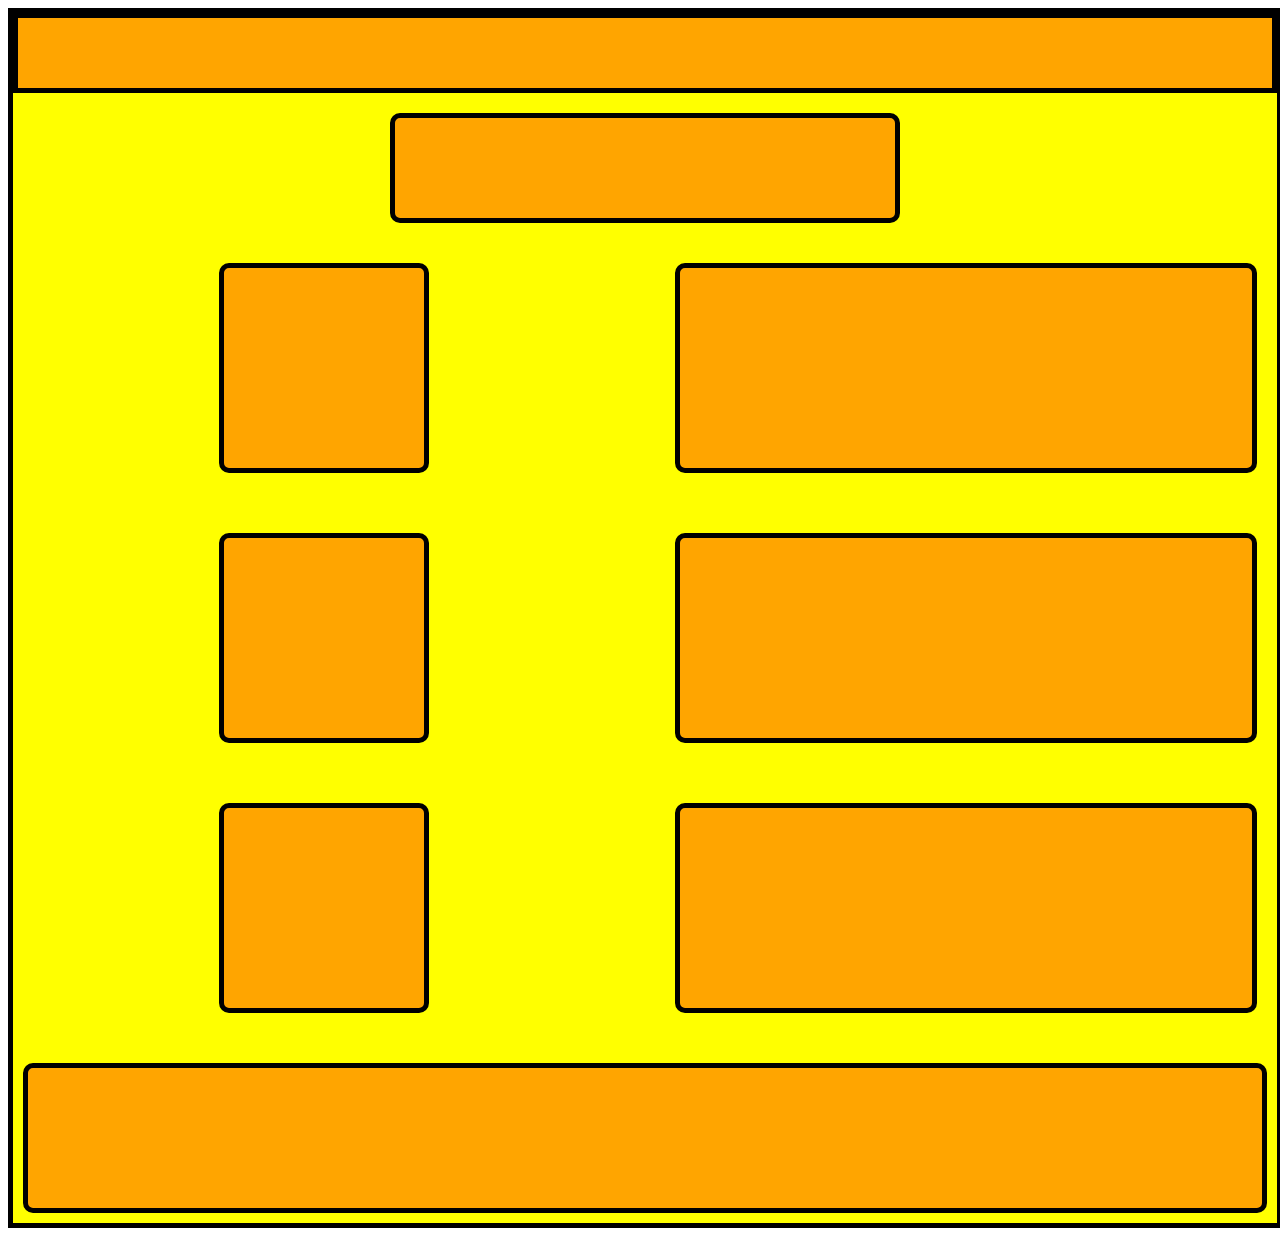
==== card.html @ 6ef1208a "I started working on my card page by making a grid layout." ====
<!DOCTYPE html>
<html lang="en">

<head>
    <meta charset="UTF-8">
    <meta name="viewport" content="width=device-width, initial-scale=1.0">
    <title>TechTrek</title>
    <link rel="stylesheet" type="text/css" href="card.css" />

</head>

<body>

    <div class="grid-container">

        <header class="navbar">


        </header>

        <section class="title">

        </section>

        <section class="card1">

        </section>

        <article class="employee1">

        </article>

        <section class="card2">

        </section>

        <article class="employee2">

        </article>

        <section class="card3">

        </section>

        <article class="employee3">

        </article>

        <footer class="contact-info">

        </footer>

    </div>

</body>

</html>
---- card.css ----
.grid-container {
    display: grid;
    background-color: yellow;
    border: 5px solid black;
    grid-template-columns: 1fr 1fr;
    grid-template-rows: 50px 300px repeat (2 2fr) 100px;
    gap: 20px;
    width: 100%;
    height: auto;
}

/* T H E   C H I L D R E N */
.navbar {
    grid-column: 1/3;
    /*the whole row, the whole ting */
    height: 50px;
    /* Styling the navbar */
    display: flex;
    justify-content: space-between;
    align-items: center;
    padding: 10px 20px;
    background-color: orange;
    color: white;
    border: 5px solid black;
}

.title {
    grid-column: 1/3;
    /* aspect-ratio: 1920/800; */
    border-radius: 10px;
    width: 500px;
    height: 100px;
    justify-self: center;
    background-color: orange;
    border: 5px solid black;
}

.card1 {
    grid-column: 1;
    /*Left column*/
    border-radius: 10px;
    height: 200px;
    width: 200px;
    justify-self: center;
    margin: 20px;
    background-color: orange;
    border: 5px solid black;
}

.employee1 {
    grid-column: 2;
    /*Right column*/
    border-radius: 10px;
    height: 200px;
    margin: 20px;
    background-color: orange;
    border: 5px solid black;

}

.card2 {
    grid-column: 1;
    /*Left column*/
    border-radius: 10px;
    height: 200px;
    width: 200px;
    justify-self: center;
    margin: 20px;
    background-color: orange;
    border: 5px solid black;
}

.employee2 {
    grid-column: 2;
    /*Right column*/
    border-radius: 10px;
    height: 200px;
    margin: 20px;
    background-color: orange;
    border: 5px solid black;
}

.card3 {
    grid-column: 1;
    /*Left column*/
    border-radius: 10px;
    height: 200px;
    width: 200px;
    justify-self: center;
    margin: 20px;
    background-color: orange;
    border: 5px solid black;
}

.employee3 {
    grid-column: 2;
    /*Right column*/
    border-radius: 10px;
    height: 200px;
    margin: 20px;
    background-color: orange;
    border: 5px solid black;

}

.contact-info {
    grid-column: 1/3;
    /*Full width*/
    display: flex;
    justify-content: space-between;
    align-items: flex-start;
    border-radius: 10px;
    height: 100px;
    margin: 10px;
    padding: 20px;
    background-color: orange;
    border: 5px solid black;
}
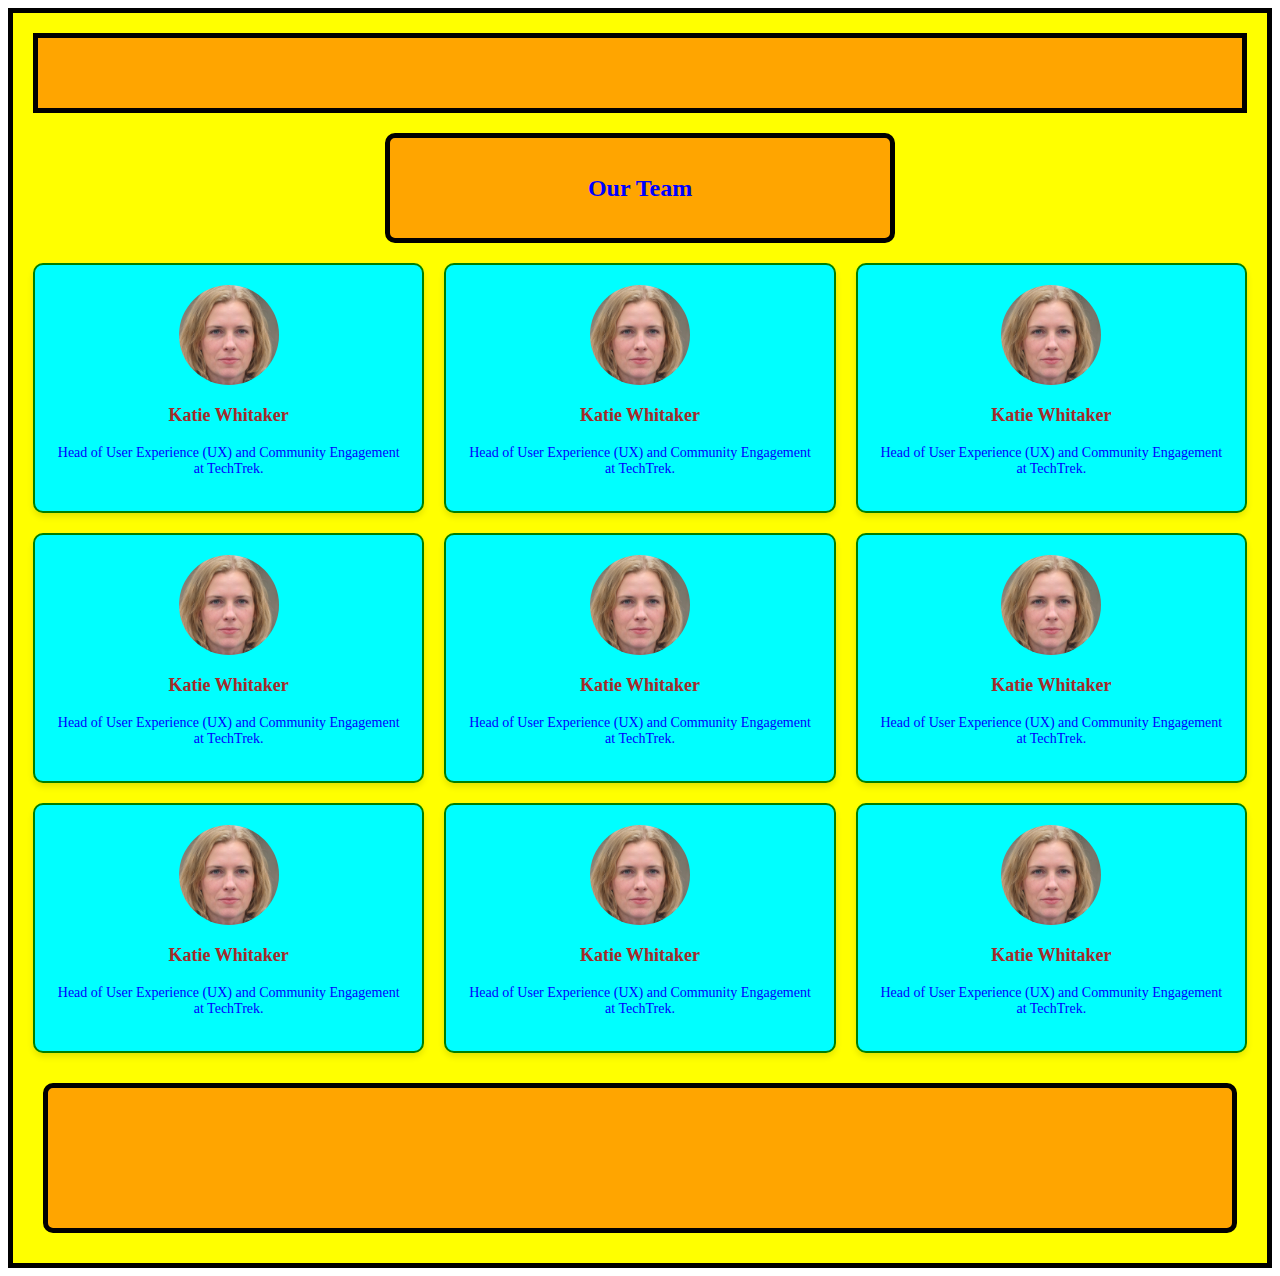
==== commit 8a672e74: "I changed my layout and added more cards to fit more employees." ====
--- a/card.html
+++ b/card.html
@@ -19,32 +19,66 @@
         </header>
 
         <section class="title">
-
+            <h3>Our Team</h3>
         </section>
 
-        <section class="card1">
-
+        <section class=" card Card1">
+            <img src="/media/Employee1.jpeg" alt="Picture of Employee 1">
+            <h3>Katie Whitaker</h3>
+            <p>Head of User Experience (UX) and Community Engagement at TechTrek.</p>
         </section>
 
-        <article class="employee1">
 
-        </article>
-
-        <section class="card2">
-
+        <section class="card Card2">
+            <img src="/media/Employee1.jpeg" alt="Picture of Employee 1">
+            <h3>Katie Whitaker</h3>
+            <p>Head of User Experience (UX) and Community Engagement at TechTrek.</p>
         </section>
 
-        <article class="employee2">
 
-        </article>
-
-        <section class="card3">
-
+        <section class="card Card3">
+            <img src="/media/Employee1.jpeg" alt="Picture of Employee 1">
+            <h3>Katie Whitaker</h3>
+            <p>Head of User Experience (UX) and Community Engagement at TechTrek.</p>
         </section>
 
-        <article class="employee3">
+        <section class="card Card4">
+            <img src="/media/Employee1.jpeg" alt="Picture of Employee 1">
+            <h3>Katie Whitaker</h3>
+            <p>Head of User Experience (UX) and Community Engagement at TechTrek.</p>
+        </section>
 
-        </article>
+        <section class="card Card5">
+            <img src="/media/Employee1.jpeg" alt="Picture of Employee 1">
+            <h3>Katie Whitaker</h3>
+            <p>Head of User Experience (UX) and Community Engagement at TechTrek.</p>
+        </section>
+
+        <section class="card Card6">
+            <img src="/media/Employee1.jpeg" alt="Picture of Employee 1">
+            <h3>Katie Whitaker</h3>
+            <p>Head of User Experience (UX) and Community Engagement at TechTrek.</p>
+        </section>
+
+        <section class="card Card7">
+            <img src="/media/Employee1.jpeg" alt="Picture of Employee 1">
+            <h3>Katie Whitaker</h3>
+            <p>Head of User Experience (UX) and Community Engagement at TechTrek.</p>
+        </section>
+
+        <section class="card Card8">
+            <img src="/media/Employee1.jpeg" alt="Picture of Employee 1">
+            <h3>Katie Whitaker</h3>
+            <p>Head of User Experience (UX) and Community Engagement at TechTrek.</p>
+        </section>
+
+        <section class="card Card9">
+            <img src="/media/Employee1.jpeg" alt="Picture of Employee 1">
+            <h3>Katie Whitaker</h3>
+            <p>Head of User Experience (UX) and Community Engagement at TechTrek.</p>
+        </section>
+
+
 
         <footer class="contact-info">
 
--- a/card.css
+++ b/card.css
@@ -2,16 +2,17 @@
     display: grid;
     background-color: yellow;
     border: 5px solid black;
-    grid-template-columns: 1fr 1fr;
-    grid-template-rows: 50px 300px repeat (2 2fr) 100px;
+    grid-template-columns: repeat(3, 1fr);
+    /* grid-template-rows: 50px 300px repeat (2 2fr) 100px; */
     gap: 20px;
-    width: 100%;
-    height: auto;
+    padding: 20px;
+    /* width: 100%; */
+    /* height: auto; */
 }
 
 /* T H E   C H I L D R E N */
 .navbar {
-    grid-column: 1/3;
+    grid-column: 1/-1;
     /*the whole row, the whole ting */
     height: 50px;
     /* Styling the navbar */
@@ -25,8 +26,12 @@
 }
 
 .title {
-    grid-column: 1/3;
+    grid-column: 1/-1;
     /* aspect-ratio: 1920/800; */
+    display: flex;
+    justify-content: center;
+    align-items: center;
+    text-align: center;
     border-radius: 10px;
     width: 500px;
     height: 100px;
@@ -35,76 +40,45 @@
     border: 5px solid black;
 }
 
-.card1 {
-    grid-column: 1;
-    /*Left column*/
-    border-radius: 10px;
-    height: 200px;
-    width: 200px;
-    justify-self: center;
-    margin: 20px;
-    background-color: orange;
-    border: 5px solid black;
+.title h3 {
+    margin: 0;
+    font-size: 24px;
+    color: blue;
 }
 
-.employee1 {
-    grid-column: 2;
-    /*Right column*/
+
+.card {
+    display: flex;
+    flex-direction: column;
+    align-items: center;
+    text-align: center;
+    padding: 20px;
+    background-color: aqua;
+    border: 2px solid green;
     border-radius: 10px;
-    height: 200px;
-    margin: 20px;
-    background-color: orange;
-    border: 5px solid black;
-
+    box-shadow: 0 4px 6px rgba(0, 0, 0, 0.1);
 }
 
-.card2 {
-    grid-column: 1;
-    /*Left column*/
-    border-radius: 10px;
-    height: 200px;
-    width: 200px;
-    justify-self: center;
-    margin: 20px;
-    background-color: orange;
-    border: 5px solid black;
+.card img {
+    width: 100px;
+    height: 100px;
+    border-radius: 50%;
+    margin-bottom: 10px;
 }
 
-.employee2 {
-    grid-column: 2;
-    /*Right column*/
-    border-radius: 10px;
-    height: 200px;
-    margin: 20px;
-    background-color: orange;
-    border: 5px solid black;
+.card h3 {
+    margin: 10px 0 5px;
+    font-size: 18px;
+    color: brown;
 }
 
-.card3 {
-    grid-column: 1;
-    /*Left column*/
-    border-radius: 10px;
-    height: 200px;
-    width: 200px;
-    justify-self: center;
-    margin: 20px;
-    background-color: orange;
-    border: 5px solid black;
-}
-
-.employee3 {
-    grid-column: 2;
-    /*Right column*/
-    border-radius: 10px;
-    height: 200px;
-    margin: 20px;
-    background-color: orange;
-    border: 5px solid black;
-
+.card p {
+    font-size: 14px;
+    color: blue;
 }
 
 .contact-info {
-    grid-column: 1/3;
+    grid-column: 1/-1;
     /*Full width*/
     display: flex;
     justify-content: space-between;
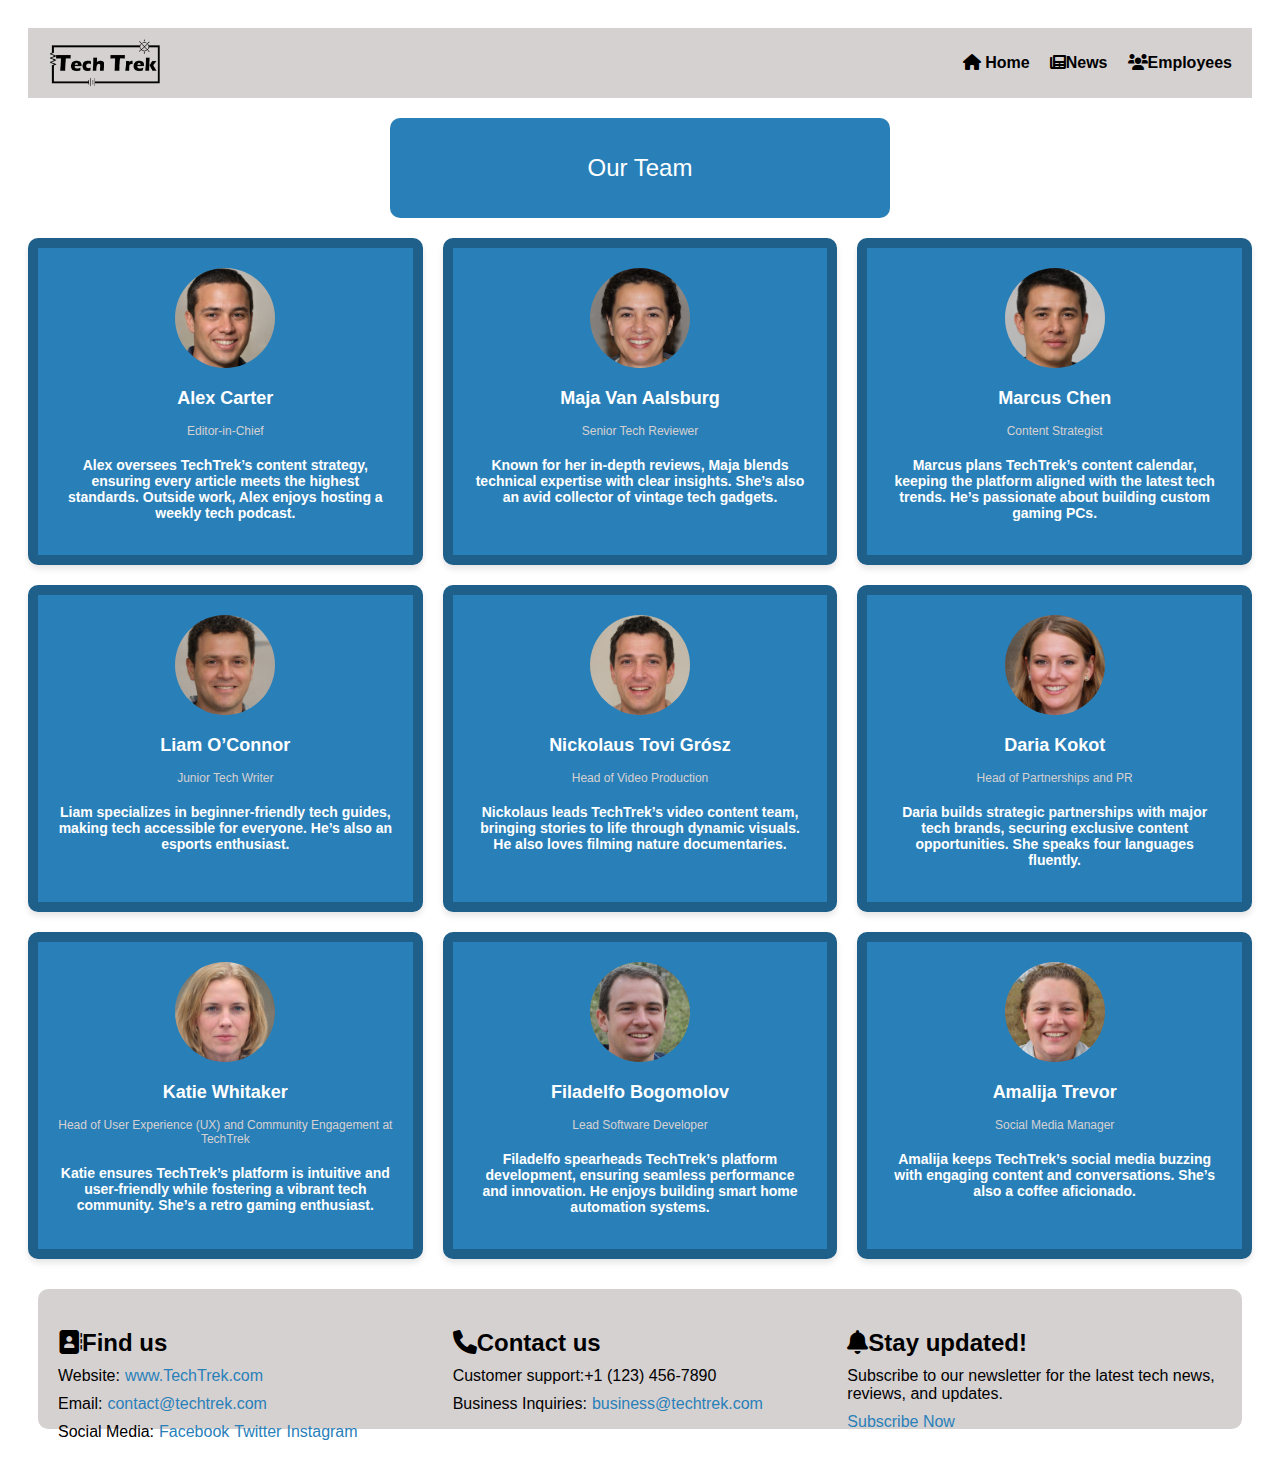
==== commit 9ac6c55e: "I added pictures and descriptions of the employees. I also made a seperate folder for the pictures t" ====
--- a/card.html
+++ b/card.html
@@ -6,6 +6,7 @@
     <meta name="viewport" content="width=device-width, initial-scale=1.0">
     <title>TechTrek</title>
     <link rel="stylesheet" type="text/css" href="card.css" />
+    <link href="https://cdnjs.cloudflare.com/ajax/libs/font-awesome/6.0.0-beta3/css/all.min.css" rel="stylesheet">
 
 </head>
 
@@ -14,7 +15,14 @@
     <div class="grid-container">
 
         <header class="navbar">
-
+            <img src="/media/TechTrekMini-nb.png" alt="TechTrek Logo" class="logo">
+            <nav>
+                <ul>
+                    <li> <a href="index.html"><i class="fa-solid fa-house"></i> Home</a></li>
+                    <li> <a href="#news"><i class="fa-solid fa-newspaper"></i>News</a></li>
+                    <li> <a href="card.html"><i class="fa-solid fa-users"></i>Employees</a></li>
+                </ul>
+            </nav>
 
         </header>
 
@@ -23,65 +31,131 @@
         </section>
 
         <section class=" card Card1">
-            <img src="/media/Employee1.jpeg" alt="Picture of Employee 1">
-            <h3>Katie Whitaker</h3>
-            <p>Head of User Experience (UX) and Community Engagement at TechTrek.</p>
+            <img src="/media/employees/AlexCarter.jpeg" alt="Picture of Alex Carter">
+            <h3>Alex Carter</h3>
+            <h1>Editor-in-Chief</h1>
+            <p>Alex oversees TechTrek’s content strategy, ensuring every article meets the highest standards. Outside
+                work, Alex enjoys
+                hosting a weekly tech podcast.
+            </p>
         </section>
 
 
         <section class="card Card2">
-            <img src="/media/Employee1.jpeg" alt="Picture of Employee 1">
-            <h3>Katie Whitaker</h3>
-            <p>Head of User Experience (UX) and Community Engagement at TechTrek.</p>
+            <img src="/media/employees/Maja Van Aalsburg.jpeg" alt="Picture of Maja Van Aalsburg">
+            <h3>Maja Van Aalsburg</h3>
+            <h1>Senior Tech Reviewer</h1>
+            <p>Known for her in-depth reviews, Maja blends technical expertise with clear insights. She’s also an avid
+                collector of
+                vintage tech gadgets.
+            </p>
         </section>
 
 
         <section class="card Card3">
-            <img src="/media/Employee1.jpeg" alt="Picture of Employee 1">
-            <h3>Katie Whitaker</h3>
-            <p>Head of User Experience (UX) and Community Engagement at TechTrek.</p>
+            <img src="/media/employees/Marcus Chen.jpeg" alt="Picture of Marcus Chen">
+            <h3>Marcus Chen</h3>
+            <h1>Content Strategist</h1>
+            <p>Marcus plans TechTrek’s content calendar, keeping the platform aligned with the latest tech trends. He’s
+                passionate
+                about building custom gaming PCs.
+            </p>
         </section>
 
         <section class="card Card4">
-            <img src="/media/Employee1.jpeg" alt="Picture of Employee 1">
-            <h3>Katie Whitaker</h3>
-            <p>Head of User Experience (UX) and Community Engagement at TechTrek.</p>
+            <img src="/media/employees/Liam O’Connor.jpeg" alt="Picture of Liam O’Connor">
+            <h3>Liam O’Connor</h3>
+            <h1>Junior Tech Writer</h1>
+            <p>Liam specializes in beginner-friendly tech guides, making tech accessible for everyone. He’s also an
+                esports enthusiast.
+            </p>
         </section>
 
         <section class="card Card5">
-            <img src="/media/Employee1.jpeg" alt="Picture of Employee 1">
-            <h3>Katie Whitaker</h3>
-            <p>Head of User Experience (UX) and Community Engagement at TechTrek.</p>
+            <img src="/media/employees/Nickolaus Tovi Grósz.jpeg" alt="Picture of Nickolaus Tovi Grósz">
+            <h3>Nickolaus Tovi Grósz</h3>
+            <h1>Head of Video Production</h1>
+            <p>Nickolaus leads TechTrek’s video content team, bringing stories to life through dynamic visuals. He also
+                loves filming
+                nature documentaries.
+            </p>
         </section>
 
         <section class="card Card6">
-            <img src="/media/Employee1.jpeg" alt="Picture of Employee 1">
-            <h3>Katie Whitaker</h3>
-            <p>Head of User Experience (UX) and Community Engagement at TechTrek.</p>
+            <img src="/media/employees/Daria Kokot.jpeg" alt="Picture of Daria Kokot">
+            <h3>Daria Kokot</h3>
+            <h1>Head of Partnerships and PR</h1>
+            <p>Daria builds strategic partnerships with major tech brands, securing exclusive content opportunities. She
+                speaks four
+                languages fluently.
+            </p>
         </section>
 
         <section class="card Card7">
-            <img src="/media/Employee1.jpeg" alt="Picture of Employee 1">
+            <img src="/media/employees/KatieWhitaker.jpeg" alt="Picture of Katie Whitaker">
             <h3>Katie Whitaker</h3>
-            <p>Head of User Experience (UX) and Community Engagement at TechTrek.</p>
+            <h1>Head of User Experience (UX) and Community Engagement at TechTrek</h1>
+            <p>Katie ensures TechTrek’s platform is intuitive and user-friendly while fostering a vibrant tech
+                community. She’s a retro
+                gaming enthusiast.
+            </p>
         </section>
 
         <section class="card Card8">
-            <img src="/media/Employee1.jpeg" alt="Picture of Employee 1">
-            <h3>Katie Whitaker</h3>
-            <p>Head of User Experience (UX) and Community Engagement at TechTrek.</p>
+            <img src="/media/employees/Filadelfo Bogomolov.jpeg" alt="Picture of Filadelfo Bogomolov">
+            <h3>Filadelfo Bogomolov</h3>
+            <h1>Lead Software Developer</h1>
+            <p>Filadelfo spearheads TechTrek’s platform development, ensuring seamless performance and innovation. He
+                enjoys building smart
+                home automation systems.
+            </p>
         </section>
 
         <section class="card Card9">
-            <img src="/media/Employee1.jpeg" alt="Picture of Employee 1">
-            <h3>Katie Whitaker</h3>
-            <p>Head of User Experience (UX) and Community Engagement at TechTrek.</p>
+            <img src="/media/employees/Amalija Trevor.jpeg" alt="Picture of Amalija Trevor">
+            <h3>Amalija Trevor</h3>
+            <h1>Social Media Manager</h1>
+            <p>Amalija keeps TechTrek’s social media buzzing with engaging content and conversations. She’s also a
+                coffee aficionado.
+            </p>
         </section>
 
 
 
         <footer class="contact-info">
+            <div class="find-us">
+                <h2><i class="fa-solid fa-address-book"></i>Find us</h2>
+                <ul>
+                    <li>Website:<a href="https://www.w3schools.com/" target="_blank"> www.TechTrek.com</a>
+                    </li>
+                    <li>Email:<a href="https://www.w3schools.com/" target="_blank">contact@techtrek.com</a>
+                    </li>
+                    <li>Social Media:<a href="https://www.facebook.com/zuck/?locale=sv_SE" target="_blank">Facebook</a>
+                        <a href="https://x.com/finkd?" target="_blank">Twitter</a>
+                        <a href="https://www.instagram.com/zuck/" target="_blank">Instagram</a>
+                    </li>
+                </ul>
+            </div>
 
+            <div class="contact-us">
+                <h2><i class="fa-solid fa-phone"></i>Contact us</h2>
+                <ul>
+                    <li>Customer support:+1 (123) 456-7890
+                    </li>
+                    <li>Business Inquiries:<a href="https://www.w3schools.com/"
+                            target="_blank">business@techtrek.com</a>
+                    </li>
+                </ul>
+
+            </div>
+
+            <div class="stay-updated">
+                <h2><i class="fa-solid fa-bell"></i>Stay updated!</h2>
+                <ul>
+                    <li>Subscribe to our newsletter for the latest tech news, reviews, and updates.</li>
+                    <li><a href="https://www.w3schools.com/" target="_blank">Subscribe Now</a> </li>
+                </ul>
+            </div>
         </footer>
 
     </div>
--- a/card.css
+++ b/card.css
@@ -1,28 +1,47 @@
 .grid-container {
     display: grid;
-    background-color: yellow;
-    border: 5px solid black;
+    background-color: white;
+    /* border: 5px solid black; */
     grid-template-columns: repeat(3, 1fr);
-    /* grid-template-rows: 50px 300px repeat (2 2fr) 100px; */
     gap: 20px;
     padding: 20px;
-    /* width: 100%; */
-    /* height: auto; */
 }
 
 /* T H E   C H I L D R E N */
+.logo {
+    height: 50px;
+}
+
 .navbar {
     grid-column: 1/-1;
-    /*the whole row, the whole ting */
     height: 50px;
     /* Styling the navbar */
     display: flex;
     justify-content: space-between;
     align-items: center;
     padding: 10px 20px;
-    background-color: orange;
+    background-color: #d6d1d1;
     color: white;
-    border: 5px solid black;
+
+}
+
+.navbar nav ul {
+    list-style: none;
+    display: flex;
+    gap: 20px;
+    margin: 0;
+    padding: 0;
+}
+
+.navbar nav ul li a {
+    text-decoration: none;
+    color: black;
+    font-family: "Public Sans", sans-serif;
+    font-weight: 700;
+}
+
+.navbar nav ul li a:hover {
+    color: #2980b9;
 }
 
 .title {
@@ -36,14 +55,16 @@
     width: 500px;
     height: 100px;
     justify-self: center;
-    background-color: orange;
-    border: 5px solid black;
+    background-color: #2980b9;
+    /* border: 5px solid black; */
 }
 
 .title h3 {
     margin: 0;
     font-size: 24px;
-    color: blue;
+    color: white;
+    font-family: "Public Sans", sans-serif;
+    font-weight: 400;
 }
 
 
@@ -53,8 +74,8 @@
     align-items: center;
     text-align: center;
     padding: 20px;
-    background-color: aqua;
-    border: 2px solid green;
+    background-color: #2980b9;
+    border: 10px solid#1f608b;
     border-radius: 10px;
     box-shadow: 0 4px 6px rgba(0, 0, 0, 0.1);
 }
@@ -69,12 +90,24 @@
 .card h3 {
     margin: 10px 0 5px;
     font-size: 18px;
-    color: brown;
+    color: white;
+    font-family: "Public Sans", sans-serif;
+    font-weight: 700;
+}
+
+.card h1 {
+    margin: 10px 0 5px;
+    font-size: 12px;
+    color: #d6d1d1;
+    font-family: "Public Sans", sans-serif;
+    font-weight: 400;
 }
 
 .card p {
     font-size: 14px;
-    color: blue;
+    color: white;
+    font-family: "Public Sans", sans-serif;
+    font-weight: 700;
 }
 
 .contact-info {
@@ -87,6 +120,52 @@
     height: 100px;
     margin: 10px;
     padding: 20px;
-    background-color: orange;
-    border: 5px solid black;
+    background-color: #d6d1d1;
+    /* border: 5px solid black; */
+}
+
+.find-us,
+.contact-us,
+.stay-updated {
+    flex: 1;
+    margin-right: 20px;
+}
+
+.stay-updated {
+    margin-right: 0;
+}
+
+
+.contact-info h2 {
+    font-size: 24px;
+    color: black;
+    margin-bottom: 10px;
+    font-family: "Public Sans", sans-serif;
+    font-weight: 700;
+}
+
+.contact-info ul {
+    list-style: none;
+    padding: 0;
+    margin: 0;
+}
+
+.contact-info ul li {
+    display: flex;
+    align-items: center;
+    gap: 5px;
+    margin-bottom: 10px;
+    font-family: "Public Sans", sans-serif;
+    font-weight: 400;
+}
+
+.contact-info ul li a {
+    text-decoration: none;
+    color: #2980b9;
+    font-family: "Public Sans", sans-serif;
+    font-weight: 400;
+}
+
+.contact-info ul li a:hover {
+    color: darkblue;
 }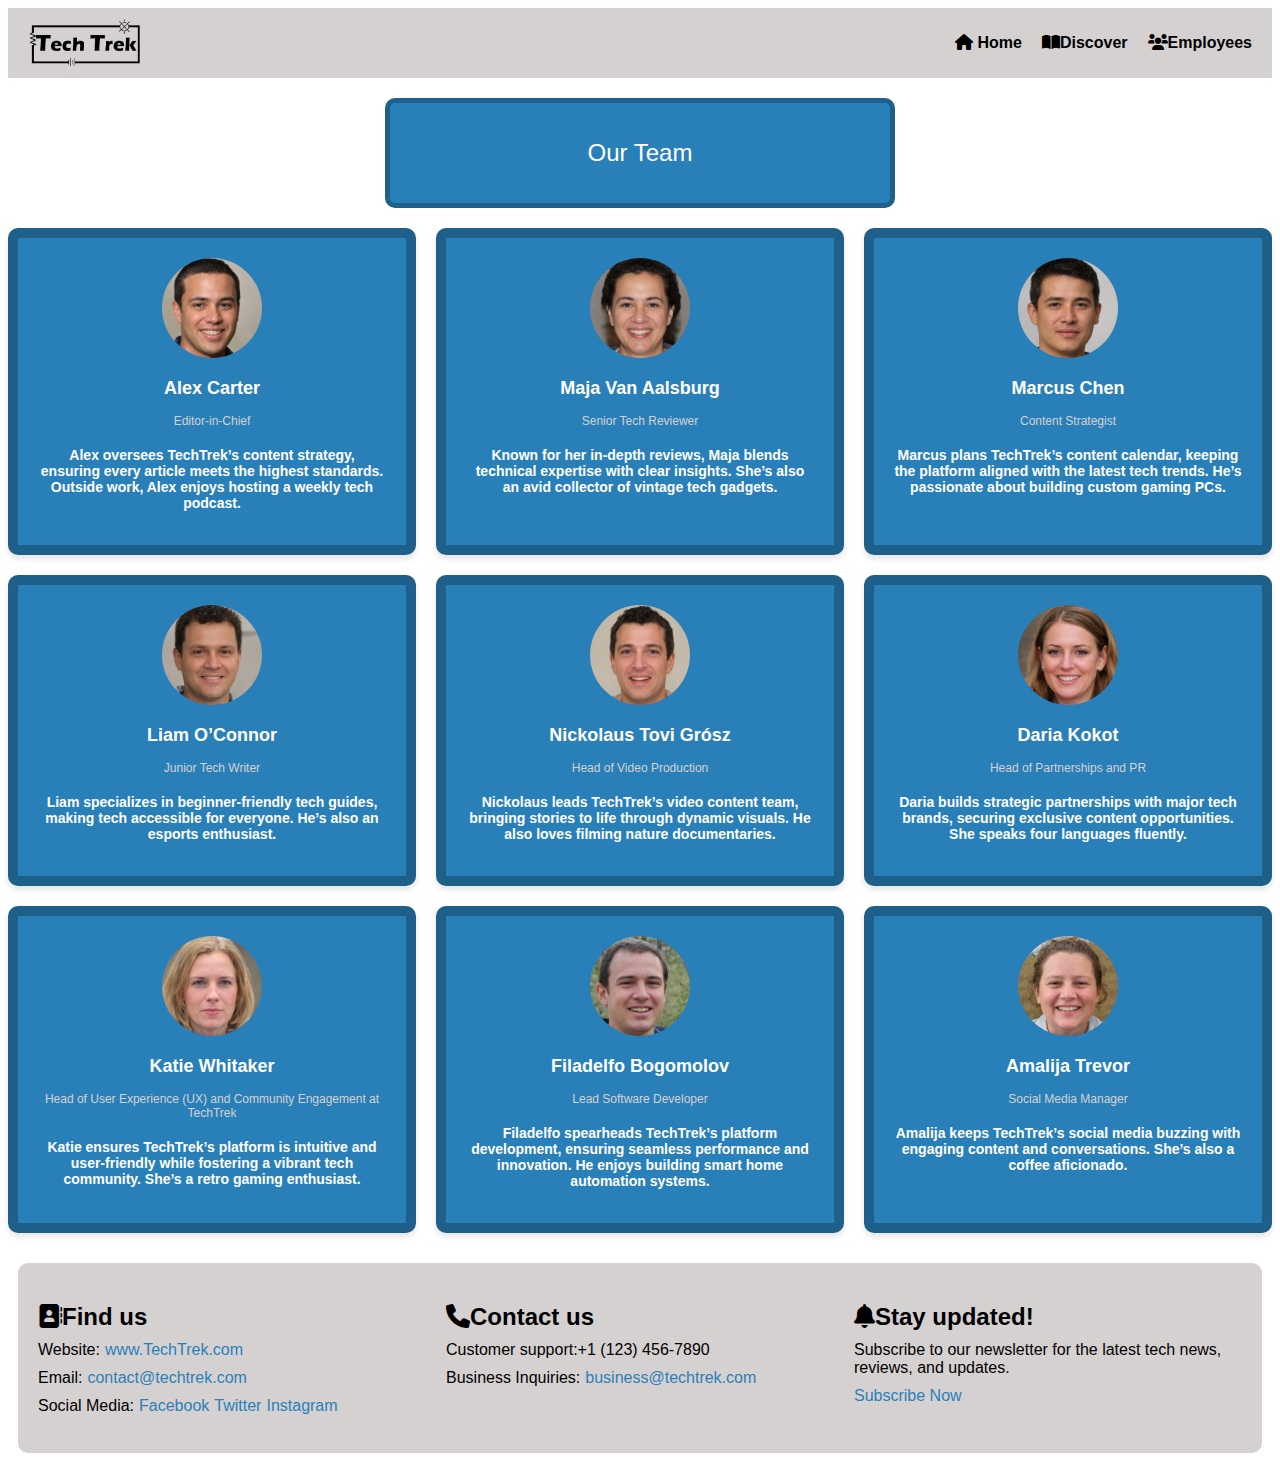
==== commit af06fae1: "I started making my third and final page for the website. I started by making the layout. On this pa" ====
--- a/card.html
+++ b/card.html
@@ -19,7 +19,7 @@
             <nav>
                 <ul>
                     <li> <a href="index.html"><i class="fa-solid fa-house"></i> Home</a></li>
-                    <li> <a href="#news"><i class="fa-solid fa-newspaper"></i>News</a></li>
+                    <li> <a href="info.html"><i class="fa-solid fa-book-open"></i>Discover</a></li>
                     <li> <a href="card.html"><i class="fa-solid fa-users"></i>Employees</a></li>
                 </ul>
             </nav>
--- a/card.css
+++ b/card.css
@@ -2,9 +2,14 @@
     display: grid;
     background-color: white;
     /* border: 5px solid black; */
+    /* grid-template-columns: repeat(3, 1fr);
+    gap: 20px;
+    padding: 20px; */
     grid-template-columns: repeat(3, 1fr);
+    /* grid-template-rows: 50px 300px repeat (2 2fr) 100px; */
     gap: 20px;
-    padding: 20px;
+    width: 100%;
+    height: auto;
 }
 
 /* T H E   C H I L D R E N */
@@ -56,7 +61,7 @@
     height: 100px;
     justify-self: center;
     background-color: #2980b9;
-    /* border: 5px solid black; */
+    border: 5px solid#1f608b;
 }
 
 .title h3 {
@@ -78,6 +83,7 @@
     border: 10px solid#1f608b;
     border-radius: 10px;
     box-shadow: 0 4px 6px rgba(0, 0, 0, 0.1);
+
 }
 
 .card img {
@@ -117,7 +123,7 @@
     justify-content: space-between;
     align-items: flex-start;
     border-radius: 10px;
-    height: 100px;
+    height: 150px;
     margin: 10px;
     padding: 20px;
     background-color: #d6d1d1;
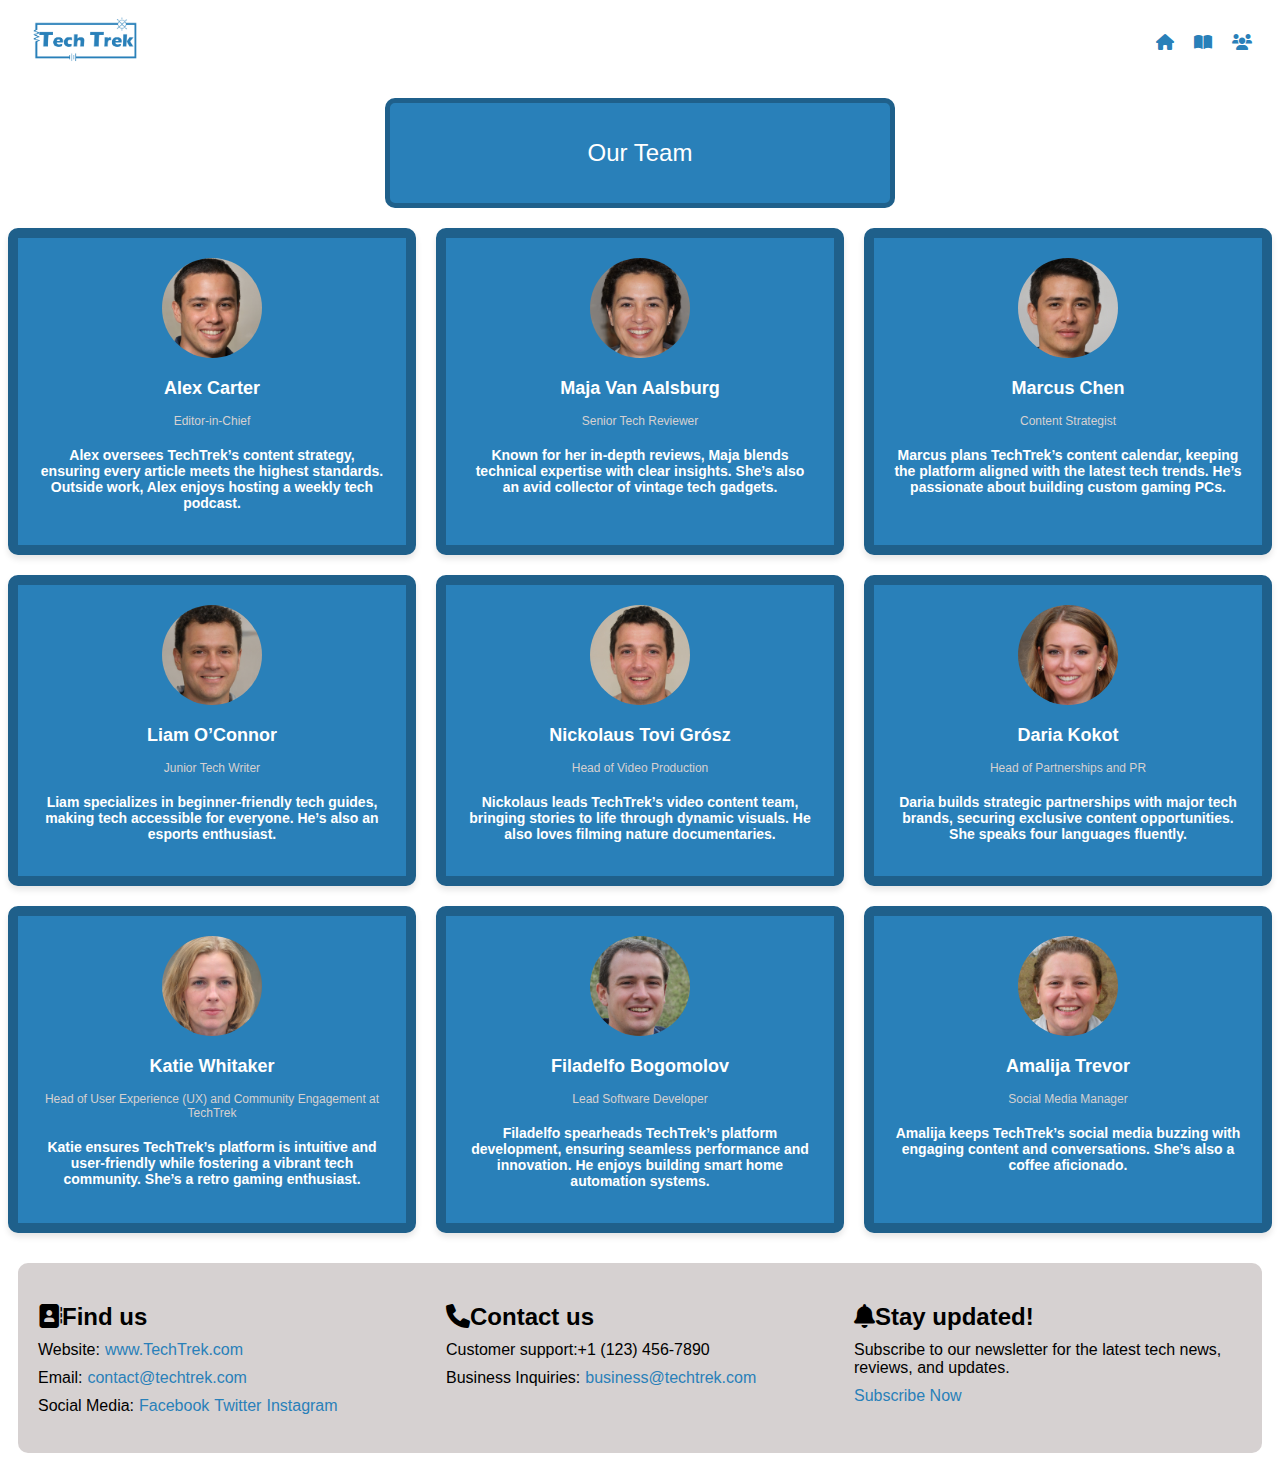
==== commit 07d83d6e: "I adjusted the apperance and the design of all the pages." ====
--- a/card.html
+++ b/card.html
@@ -15,12 +15,15 @@
     <div class="grid-container">
 
         <header class="navbar">
-            <img src="/media/TechTrekMini-nb.png" alt="TechTrek Logo" class="logo">
+            <a href="index.html">
+                <img src="/media/TechTrek - blue-mindrePNG.png" alt="TechTrek Logo" class="logo">
+            </a>
+
             <nav>
                 <ul>
-                    <li> <a href="index.html"><i class="fa-solid fa-house"></i> Home</a></li>
-                    <li> <a href="info.html"><i class="fa-solid fa-book-open"></i>Discover</a></li>
-                    <li> <a href="card.html"><i class="fa-solid fa-users"></i>Employees</a></li>
+                    <li> <a href="index.html"><i class="fa-solid fa-house"></i> </a></li>
+                    <li> <a href="info.html"><i class="fa-solid fa-book-open"></i></a></li>
+                    <li> <a href="card.html"><i class="fa-solid fa-users"></i></a></li>
                 </ul>
             </nav>
 
--- a/card.css
+++ b/card.css
@@ -25,7 +25,7 @@
     justify-content: space-between;
     align-items: center;
     padding: 10px 20px;
-    background-color: #d6d1d1;
+    /* background-color: #d6d1d1; */
     color: white;
 
 }
@@ -40,13 +40,13 @@
 
 .navbar nav ul li a {
     text-decoration: none;
-    color: black;
+    color: #2980b9;
     font-family: "Public Sans", sans-serif;
     font-weight: 700;
 }
 
 .navbar nav ul li a:hover {
-    color: #2980b9;
+    color: #1f608b;
 }
 
 .title {
